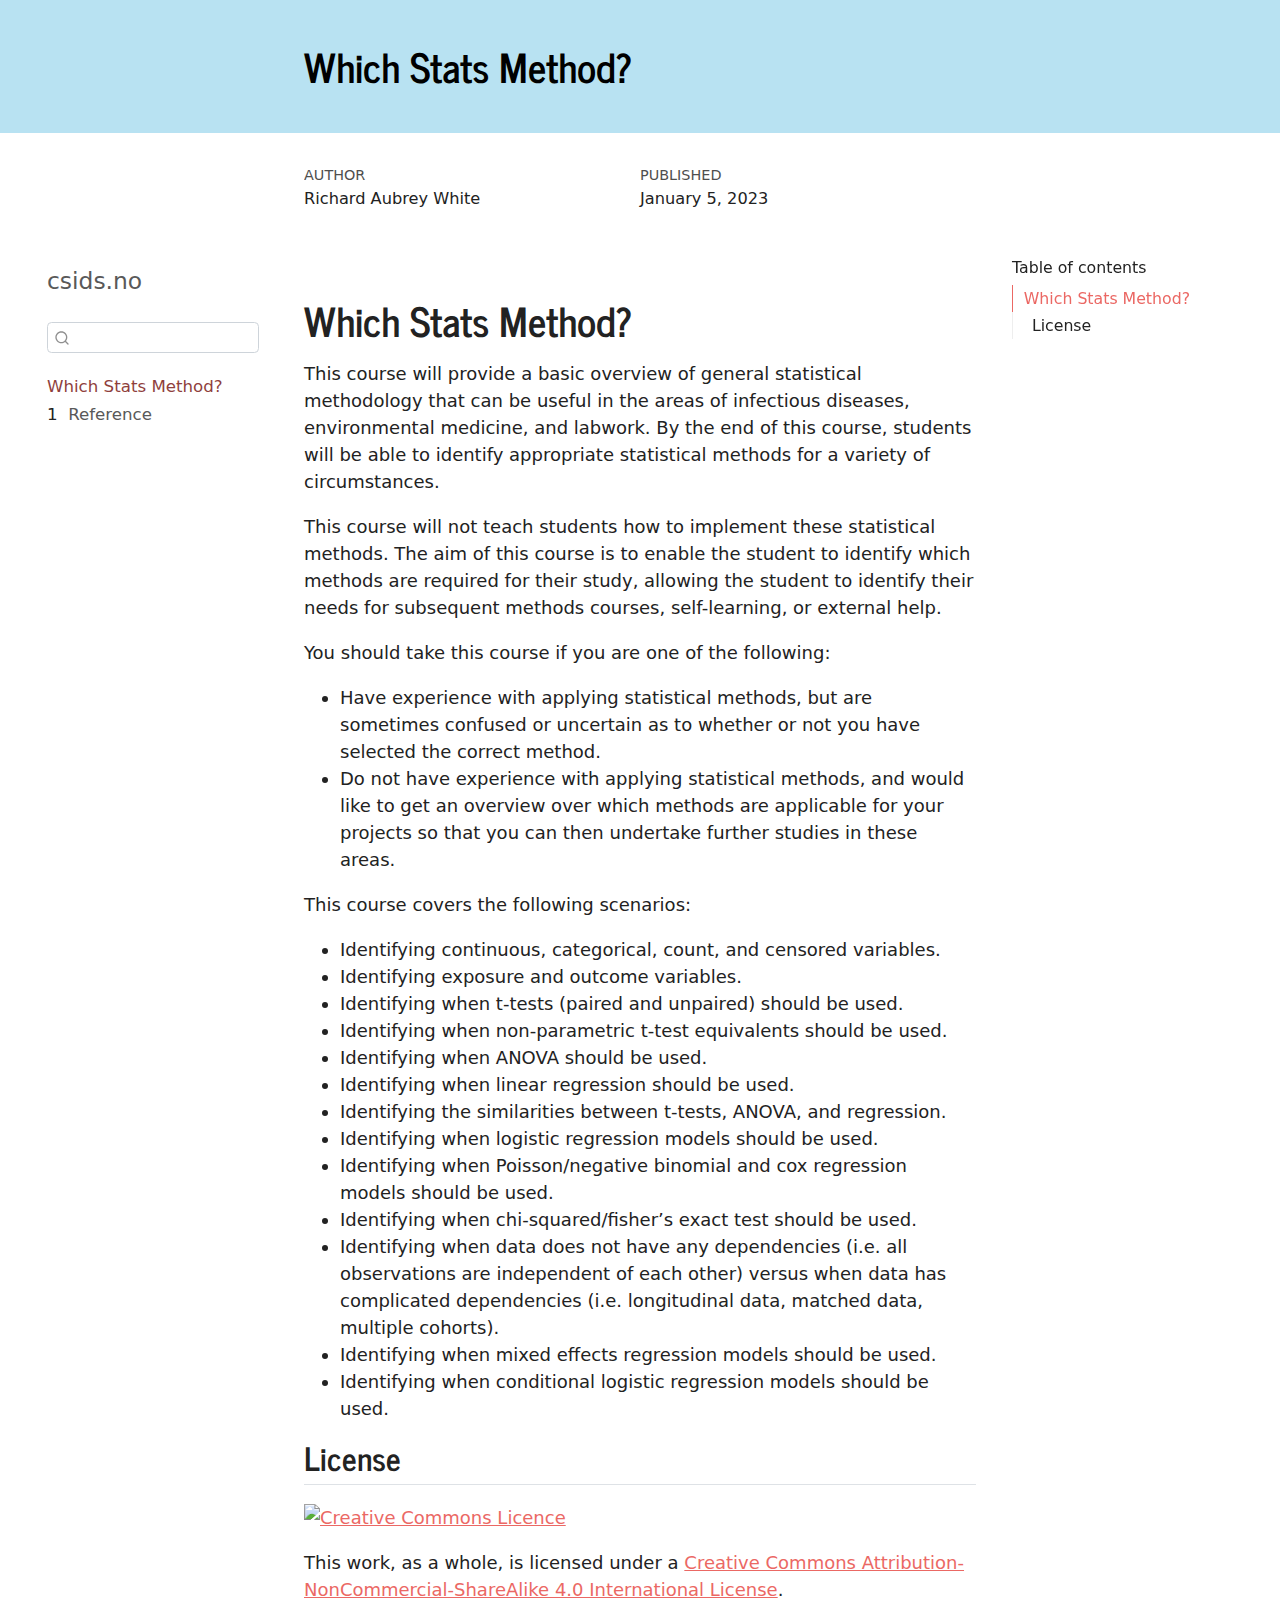
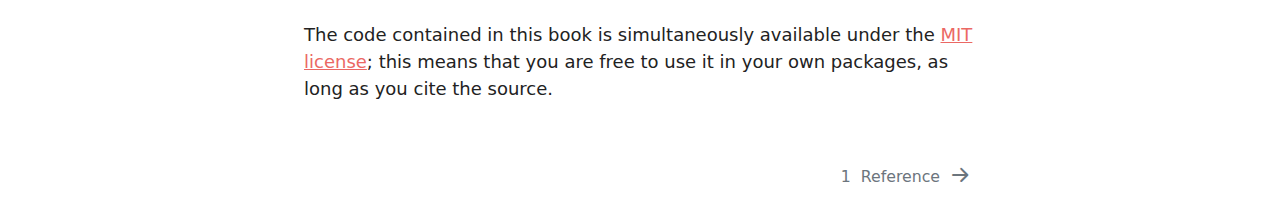
==== docs/index.html @ 948a8701 "docs commit" ====
<!DOCTYPE html>
<html xmlns="http://www.w3.org/1999/xhtml" lang="en" xml:lang="en"><head>

<meta charset="utf-8">
<meta name="generator" content="quarto-1.2.231">

<meta name="viewport" content="width=device-width, initial-scale=1.0, user-scalable=yes">

<meta name="author" content="Richard Aubrey White">
<meta name="dcterms.date" content="2023-01-05">

<title>Which Stats Method?</title>
<style>
code{white-space: pre-wrap;}
span.smallcaps{font-variant: small-caps;}
div.columns{display: flex; gap: min(4vw, 1.5em);}
div.column{flex: auto; overflow-x: auto;}
div.hanging-indent{margin-left: 1.5em; text-indent: -1.5em;}
ul.task-list{list-style: none;}
ul.task-list li input[type="checkbox"] {
  width: 0.8em;
  margin: 0 0.8em 0.2em -1.6em;
  vertical-align: middle;
}
</style>


<script src="site_libs/quarto-nav/quarto-nav.js"></script>
<script src="site_libs/quarto-nav/headroom.min.js"></script>
<script src="site_libs/clipboard/clipboard.min.js"></script>
<script src="site_libs/quarto-search/autocomplete.umd.js"></script>
<script src="site_libs/quarto-search/fuse.min.js"></script>
<script src="site_libs/quarto-search/quarto-search.js"></script>
<meta name="quarto:offset" content="./">
<link href="./qmd/100-reference.html" rel="next">
<script src="site_libs/quarto-html/quarto.js"></script>
<script src="site_libs/quarto-html/popper.min.js"></script>
<script src="site_libs/quarto-html/tippy.umd.min.js"></script>
<script src="site_libs/quarto-html/anchor.min.js"></script>
<link href="site_libs/quarto-html/tippy.css" rel="stylesheet">
<link href="site_libs/quarto-html/quarto-syntax-highlighting.css" rel="stylesheet" id="quarto-text-highlighting-styles">
<script src="site_libs/bootstrap/bootstrap.min.js"></script>
<link href="site_libs/bootstrap/bootstrap-icons.css" rel="stylesheet">
<link href="site_libs/bootstrap/bootstrap.min.css" rel="stylesheet" id="quarto-bootstrap" data-mode="light">
<script id="quarto-search-options" type="application/json">{
  "location": "sidebar",
  "copy-button": false,
  "collapse-after": 3,
  "panel-placement": "start",
  "type": "textbox",
  "limit": 20,
  "language": {
    "search-no-results-text": "No results",
    "search-matching-documents-text": "matching documents",
    "search-copy-link-title": "Copy link to search",
    "search-hide-matches-text": "Hide additional matches",
    "search-more-match-text": "more match in this document",
    "search-more-matches-text": "more matches in this document",
    "search-clear-button-title": "Clear",
    "search-detached-cancel-button-title": "Cancel",
    "search-submit-button-title": "Submit"
  }
}</script>
<style>
    .quarto-title-block .quarto-title-banner {
      color: #000000;
background: #b8e2f2;
    }
    </style>


</head>

<body class="nav-sidebar floating">

<div id="quarto-search-results"></div>
  <header id="quarto-header" class="headroom fixed-top">
  <nav class="quarto-secondary-nav" data-bs-toggle="collapse" data-bs-target="#quarto-sidebar" aria-controls="quarto-sidebar" aria-expanded="false" aria-label="Toggle sidebar navigation" onclick="if (window.quartoToggleHeadroom) { window.quartoToggleHeadroom(); }">
    <div class="container-fluid d-flex justify-content-between">
      <h1 class="quarto-secondary-nav-title">Which Stats Method?</h1>
      <button type="button" class="quarto-btn-toggle btn" aria-label="Show secondary navigation">
        <i class="bi bi-chevron-right"></i>
      </button>
    </div>
  </nav>
</header>
<!-- content -->
<header id="title-block-header" class="quarto-title-block default page-columns page-full">
  <div class="quarto-title-banner page-columns page-full">
    <div class="quarto-title column-body">
      <h1 class="title d-none d-lg-block">Which Stats Method?</h1>
                      </div>
  </div>
    
  
  <div class="quarto-title-meta">

      <div>
      <div class="quarto-title-meta-heading">Author</div>
      <div class="quarto-title-meta-contents">
               <p>Richard Aubrey White </p>
            </div>
    </div>
      
      <div>
      <div class="quarto-title-meta-heading">Published</div>
      <div class="quarto-title-meta-contents">
        <p class="date">January 5, 2023</p>
      </div>
    </div>
    
      
    </div>
    
  
  </header><div id="quarto-content" class="quarto-container page-columns page-rows-contents page-layout-article">
<!-- sidebar -->
  <nav id="quarto-sidebar" class="sidebar collapse sidebar-navigation floating overflow-auto">
    <div class="pt-lg-2 mt-2 text-left sidebar-header">
    <div class="sidebar-title mb-0 py-0">
      <a href="https://www.csids.no">csids.no</a>
    </div>
      </div>
      <div class="mt-2 flex-shrink-0 align-items-center">
        <div class="sidebar-search">
        <div id="quarto-search" class="" title="Search"></div>
        </div>
      </div>
    <div class="sidebar-menu-container"> 
    <ul class="list-unstyled mt-1">
        <li class="sidebar-item">
  <div class="sidebar-item-container"> 
  <a href="./index.html" class="sidebar-item-text sidebar-link active">Which Stats Method?</a>
  </div>
</li>
        <li class="sidebar-item">
  <div class="sidebar-item-container"> 
  <a href="./qmd/100-reference.html" class="sidebar-item-text sidebar-link"><span class="chapter-number">1</span>&nbsp; <span class="chapter-title">Reference</span></a>
  </div>
</li>
    </ul>
    </div>
</nav>
<!-- margin-sidebar -->
    <div id="quarto-margin-sidebar" class="sidebar margin-sidebar">
        <nav id="TOC" role="doc-toc" class="toc-active">
    <h2 id="toc-title">Table of contents</h2>
   
  <ul>
  <li><a href="#which-stats-method" id="toc-which-stats-method" class="nav-link active" data-scroll-target="#which-stats-method">Which Stats Method?</a>
  <ul class="collapse">
  <li><a href="#license" id="toc-license" class="nav-link" data-scroll-target="#license">License</a></li>
  </ul></li>
  </ul>
</nav>
    </div>
<!-- main -->
<main class="content quarto-banner-title-block" id="quarto-document-content">




<section id="which-stats-method" class="level1 unnumbered">
<h1 class="unnumbered">Which Stats Method?</h1>
<p>This course will provide a basic overview of general statistical methodology that can be useful in the areas of infectious diseases, environmental medicine, and labwork. By the end of this course, students will be able to identify appropriate statistical methods for a variety of circumstances.</p>
<p>This course will not teach students how to implement these statistical methods. The aim of this course is to enable the student to identify which methods are required for their study, allowing the student to identify their needs for subsequent methods courses, self-learning, or external help.</p>
<p>You should take this course if you are one of the following:</p>
<ul>
<li>Have experience with applying statistical methods, but are sometimes confused or uncertain as to whether or not you have selected the correct method.</li>
<li>Do not have experience with applying statistical methods, and would like to get an overview over which methods are applicable for your projects so that you can then undertake further studies in these areas.</li>
</ul>
<p>This course covers the following scenarios:</p>
<ul>
<li>Identifying continuous, categorical, count, and censored variables.</li>
<li>Identifying exposure and outcome variables.</li>
<li>Identifying when t-tests (paired and unpaired) should be used.</li>
<li>Identifying when non-parametric t-test equivalents should be used.</li>
<li>Identifying when ANOVA should be used.</li>
<li>Identifying when linear regression should be used.</li>
<li>Identifying the similarities between t-tests, ANOVA, and regression.</li>
<li>Identifying when logistic regression models should be used.</li>
<li>Identifying when Poisson/negative binomial and cox regression models should be used.</li>
<li>Identifying when chi-squared/fisher’s exact test should be used.</li>
<li>Identifying when data does not have any dependencies (i.e.&nbsp;all observations are independent of each other) versus when data has complicated dependencies (i.e.&nbsp;longitudinal data, matched data, multiple cohorts).</li>
<li>Identifying when mixed effects regression models should be used.</li>
<li>Identifying when conditional logistic regression models should be used.</li>
</ul>
<section id="license" class="level2 unnumbered">
<h2 class="unnumbered anchored" data-anchor-id="license">License</h2>
<p><a rel="license" href="http://creativecommons.org/licenses/by-nc-sa/4.0/"><img alt="Creative Commons Licence" style="border-width:0" src="https://i.creativecommons.org/l/by-nc-sa/4.0/88x31.png"></a></p>
<p>This work, as a whole, is licensed under a <a rel="license" href="http://creativecommons.org/licenses/by-nc-sa/4.0/">Creative Commons Attribution-NonCommercial-ShareAlike 4.0 International License</a>.</p>
<p>The code contained in this book is simultaneously available under the <a href="https://opensource.org/licenses/MIT">MIT license</a>; this means that you are free to use it in your own packages, as long as you cite the source.</p>


</section>
</section>

</main> <!-- /main -->
<script id="quarto-html-after-body" type="application/javascript">
window.document.addEventListener("DOMContentLoaded", function (event) {
  const toggleBodyColorMode = (bsSheetEl) => {
    const mode = bsSheetEl.getAttribute("data-mode");
    const bodyEl = window.document.querySelector("body");
    if (mode === "dark") {
      bodyEl.classList.add("quarto-dark");
      bodyEl.classList.remove("quarto-light");
    } else {
      bodyEl.classList.add("quarto-light");
      bodyEl.classList.remove("quarto-dark");
    }
  }
  const toggleBodyColorPrimary = () => {
    const bsSheetEl = window.document.querySelector("link#quarto-bootstrap");
    if (bsSheetEl) {
      toggleBodyColorMode(bsSheetEl);
    }
  }
  toggleBodyColorPrimary();  
  const icon = "";
  const anchorJS = new window.AnchorJS();
  anchorJS.options = {
    placement: 'right',
    icon: icon
  };
  anchorJS.add('.anchored');
  const clipboard = new window.ClipboardJS('.code-copy-button', {
    target: function(trigger) {
      return trigger.previousElementSibling;
    }
  });
  clipboard.on('success', function(e) {
    // button target
    const button = e.trigger;
    // don't keep focus
    button.blur();
    // flash "checked"
    button.classList.add('code-copy-button-checked');
    var currentTitle = button.getAttribute("title");
    button.setAttribute("title", "Copied!");
    let tooltip;
    if (window.bootstrap) {
      button.setAttribute("data-bs-toggle", "tooltip");
      button.setAttribute("data-bs-placement", "left");
      button.setAttribute("data-bs-title", "Copied!");
      tooltip = new bootstrap.Tooltip(button, 
        { trigger: "manual", 
          customClass: "code-copy-button-tooltip",
          offset: [0, -8]});
      tooltip.show();    
    }
    setTimeout(function() {
      if (tooltip) {
        tooltip.hide();
        button.removeAttribute("data-bs-title");
        button.removeAttribute("data-bs-toggle");
        button.removeAttribute("data-bs-placement");
      }
      button.setAttribute("title", currentTitle);
      button.classList.remove('code-copy-button-checked');
    }, 1000);
    // clear code selection
    e.clearSelection();
  });
  function tippyHover(el, contentFn) {
    const config = {
      allowHTML: true,
      content: contentFn,
      maxWidth: 500,
      delay: 100,
      arrow: false,
      appendTo: function(el) {
          return el.parentElement;
      },
      interactive: true,
      interactiveBorder: 10,
      theme: 'quarto',
      placement: 'bottom-start'
    };
    window.tippy(el, config); 
  }
  const noterefs = window.document.querySelectorAll('a[role="doc-noteref"]');
  for (var i=0; i<noterefs.length; i++) {
    const ref = noterefs[i];
    tippyHover(ref, function() {
      // use id or data attribute instead here
      let href = ref.getAttribute('data-footnote-href') || ref.getAttribute('href');
      try { href = new URL(href).hash; } catch {}
      const id = href.replace(/^#\/?/, "");
      const note = window.document.getElementById(id);
      return note.innerHTML;
    });
  }
  const findCites = (el) => {
    const parentEl = el.parentElement;
    if (parentEl) {
      const cites = parentEl.dataset.cites;
      if (cites) {
        return {
          el,
          cites: cites.split(' ')
        };
      } else {
        return findCites(el.parentElement)
      }
    } else {
      return undefined;
    }
  };
  var bibliorefs = window.document.querySelectorAll('a[role="doc-biblioref"]');
  for (var i=0; i<bibliorefs.length; i++) {
    const ref = bibliorefs[i];
    const citeInfo = findCites(ref);
    if (citeInfo) {
      tippyHover(citeInfo.el, function() {
        var popup = window.document.createElement('div');
        citeInfo.cites.forEach(function(cite) {
          var citeDiv = window.document.createElement('div');
          citeDiv.classList.add('hanging-indent');
          citeDiv.classList.add('csl-entry');
          var biblioDiv = window.document.getElementById('ref-' + cite);
          if (biblioDiv) {
            citeDiv.innerHTML = biblioDiv.innerHTML;
          }
          popup.appendChild(citeDiv);
        });
        return popup.innerHTML;
      });
    }
  }
});
</script>
<nav class="page-navigation">
  <div class="nav-page nav-page-previous">
  </div>
  <div class="nav-page nav-page-next">
      <a href="./qmd/100-reference.html" class="pagination-link">
        <span class="nav-page-text"><span class="chapter-number">1</span>&nbsp; <span class="chapter-title">Reference</span></span> <i class="bi bi-arrow-right-short"></i>
      </a>
  </div>
</nav>
</div> <!-- /content -->



</body></html>
---- docs/site_libs/quarto-html/tippy.css ----
.tippy-box[data-animation=fade][data-state=hidden]{opacity:0}[data-tippy-root]{max-width:calc(100vw - 10px)}.tippy-box{position:relative;background-color:#333;color:#fff;border-radius:4px;font-size:14px;line-height:1.4;white-space:normal;outline:0;transition-property:transform,visibility,opacity}.tippy-box[data-placement^=top]>.tippy-arrow{bottom:0}.tippy-box[data-placement^=top]>.tippy-arrow:before{bottom:-7px;left:0;border-width:8px 8px 0;border-top-color:initial;transform-origin:center top}.tippy-box[data-placement^=bottom]>.tippy-arrow{top:0}.tippy-box[data-placement^=bottom]>.tippy-arrow:before{top:-7px;left:0;border-width:0 8px 8px;border-bottom-color:initial;transform-origin:center bottom}.tippy-box[data-placement^=left]>.tippy-arrow{right:0}.tippy-box[data-placement^=left]>.tippy-arrow:before{border-width:8px 0 8px 8px;border-left-color:initial;right:-7px;transform-origin:center left}.tippy-box[data-placement^=right]>.tippy-arrow{left:0}.tippy-box[data-placement^=right]>.tippy-arrow:before{left:-7px;border-width:8px 8px 8px 0;border-right-color:initial;transform-origin:center right}.tippy-box[data-inertia][data-state=visible]{transition-timing-function:cubic-bezier(.54,1.5,.38,1.11)}.tippy-arrow{width:16px;height:16px;color:#333}.tippy-arrow:before{content:"";position:absolute;border-color:transparent;border-style:solid}.tippy-content{position:relative;padding:5px 9px;z-index:1}
---- docs/site_libs/quarto-html/quarto-syntax-highlighting.css ----
/* quarto syntax highlight colors */
:root {
  --quarto-hl-ot-color: #003B4F;
  --quarto-hl-at-color: #657422;
  --quarto-hl-ss-color: #20794D;
  --quarto-hl-an-color: #5E5E5E;
  --quarto-hl-fu-color: #4758AB;
  --quarto-hl-st-color: #20794D;
  --quarto-hl-cf-color: #003B4F;
  --quarto-hl-op-color: #5E5E5E;
  --quarto-hl-er-color: #AD0000;
  --quarto-hl-bn-color: #AD0000;
  --quarto-hl-al-color: #AD0000;
  --quarto-hl-va-color: #111111;
  --quarto-hl-bu-color: inherit;
  --quarto-hl-ex-color: inherit;
  --quarto-hl-pp-color: #AD0000;
  --quarto-hl-in-color: #5E5E5E;
  --quarto-hl-vs-color: #20794D;
  --quarto-hl-wa-color: #5E5E5E;
  --quarto-hl-do-color: #5E5E5E;
  --quarto-hl-im-color: #00769E;
  --quarto-hl-ch-color: #20794D;
  --quarto-hl-dt-color: #AD0000;
  --quarto-hl-fl-color: #AD0000;
  --quarto-hl-co-color: #5E5E5E;
  --quarto-hl-cv-color: #5E5E5E;
  --quarto-hl-cn-color: #8f5902;
  --quarto-hl-sc-color: #5E5E5E;
  --quarto-hl-dv-color: #AD0000;
  --quarto-hl-kw-color: #003B4F;
}

/* other quarto variables */
:root {
  --quarto-font-monospace: SFMono-Regular, Menlo, Monaco, Consolas, "Liberation Mono", "Courier New", monospace;
}

pre > code.sourceCode > span {
  color: #003B4F;
}

code span {
  color: #003B4F;
}

code.sourceCode > span {
  color: #003B4F;
}

div.sourceCode,
div.sourceCode pre.sourceCode {
  color: #003B4F;
}

code span.ot {
  color: #003B4F;
}

code span.at {
  color: #657422;
}

code span.ss {
  color: #20794D;
}

code span.an {
  color: #5E5E5E;
}

code span.fu {
  color: #4758AB;
}

code span.st {
  color: #20794D;
}

code span.cf {
  color: #003B4F;
}

code span.op {
  color: #5E5E5E;
}

code span.er {
  color: #AD0000;
}

code span.bn {
  color: #AD0000;
}

code span.al {
  color: #AD0000;
}

code span.va {
  color: #111111;
}

code span.pp {
  color: #AD0000;
}

code span.in {
  color: #5E5E5E;
}

code span.vs {
  color: #20794D;
}

code span.wa {
  color: #5E5E5E;
  font-style: italic;
}

code span.do {
  color: #5E5E5E;
  font-style: italic;
}

code span.im {
  color: #00769E;
}

code span.ch {
  color: #20794D;
}

code span.dt {
  color: #AD0000;
}

code span.fl {
  color: #AD0000;
}

code span.co {
  color: #5E5E5E;
}

code span.cv {
  color: #5E5E5E;
  font-style: italic;
}

code span.cn {
  color: #8f5902;
}

code span.sc {
  color: #5E5E5E;
}

code span.dv {
  color: #AD0000;
}

code span.kw {
  color: #003B4F;
}

.prevent-inlining {
  content: "</";
}

/*# sourceMappingURL=debc5d5d77c3f9108843748ff7464032.css.map */
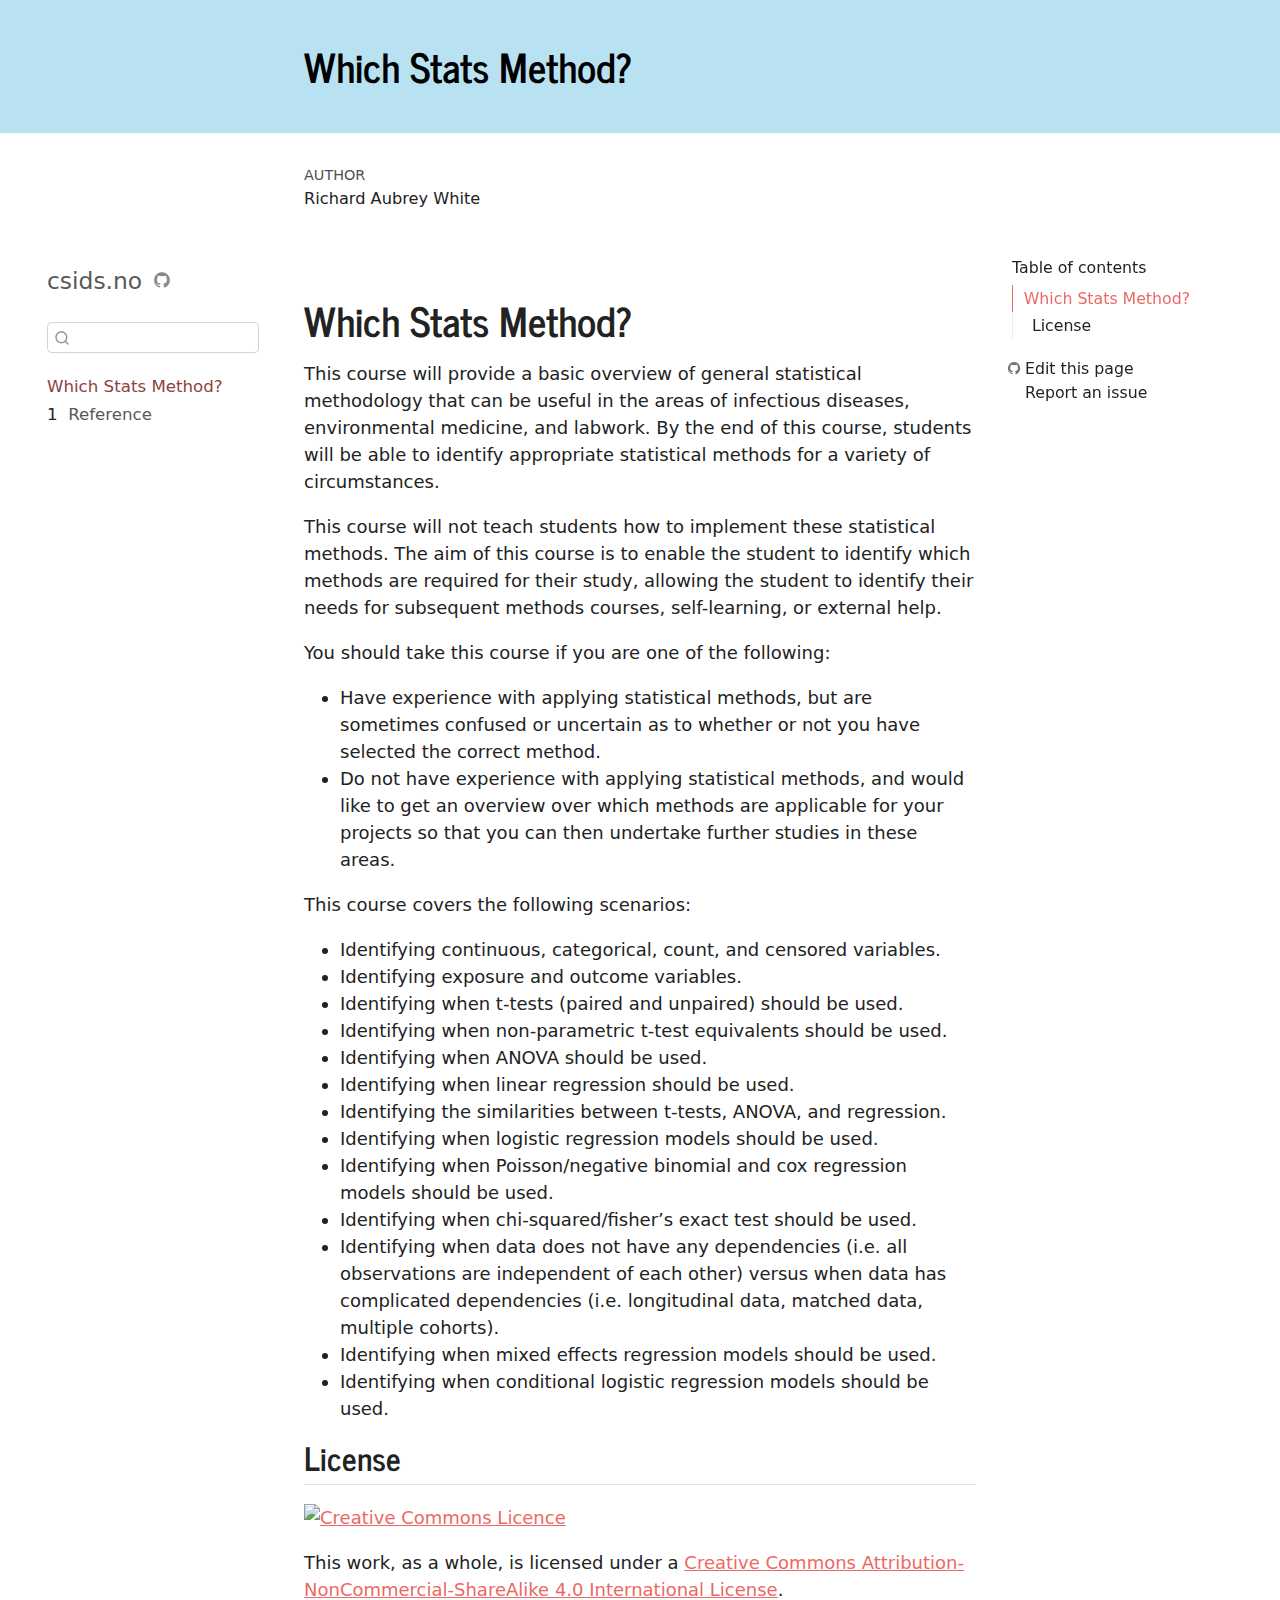
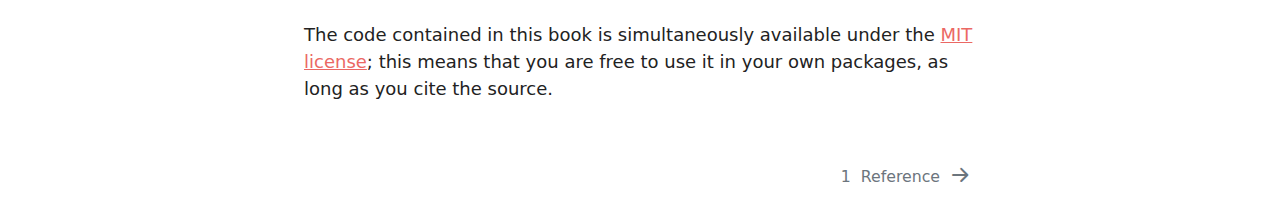
==== commit 23b629aa: "docs commit" ====
--- a/docs/index.html
+++ b/docs/index.html
@@ -7,7 +7,6 @@
 <meta name="viewport" content="width=device-width, initial-scale=1.0, user-scalable=yes">
 
 <meta name="author" content="Richard Aubrey White">
-<meta name="dcterms.date" content="2023-01-05">
 
 <title>Which Stats Method?</title>
 <style>
@@ -102,12 +101,6 @@
             </div>
     </div>
       
-      <div>
-      <div class="quarto-title-meta-heading">Published</div>
-      <div class="quarto-title-meta-contents">
-        <p class="date">January 5, 2023</p>
-      </div>
-    </div>
     
       
     </div>
@@ -119,6 +112,9 @@
     <div class="pt-lg-2 mt-2 text-left sidebar-header">
     <div class="sidebar-title mb-0 py-0">
       <a href="https://www.csids.no">csids.no</a>
+        <div class="sidebar-tools-main">
+    <a href="https://github.com/csids/which-stats-method" title="Source Code" class="sidebar-tool px-1"><i class="bi bi-github"></i></a>
+</div>
     </div>
       </div>
       <div class="mt-2 flex-shrink-0 align-items-center">
@@ -152,7 +148,7 @@
   <li><a href="#license" id="toc-license" class="nav-link" data-scroll-target="#license">License</a></li>
   </ul></li>
   </ul>
-</nav>
+<div class="toc-actions"><div><i class="bi bi-github"></i></div><div class="action-links"><p><a href="https://github.com/csids/which-stats-method/edit/main/index.qmd" class="toc-action">Edit this page</a></p><p><a href="https://github.com/csids/which-stats-method/issues/new" class="toc-action">Report an issue</a></p></div></div></nav>
     </div>
 <!-- main -->
 <main class="content quarto-banner-title-block" id="quarto-document-content">
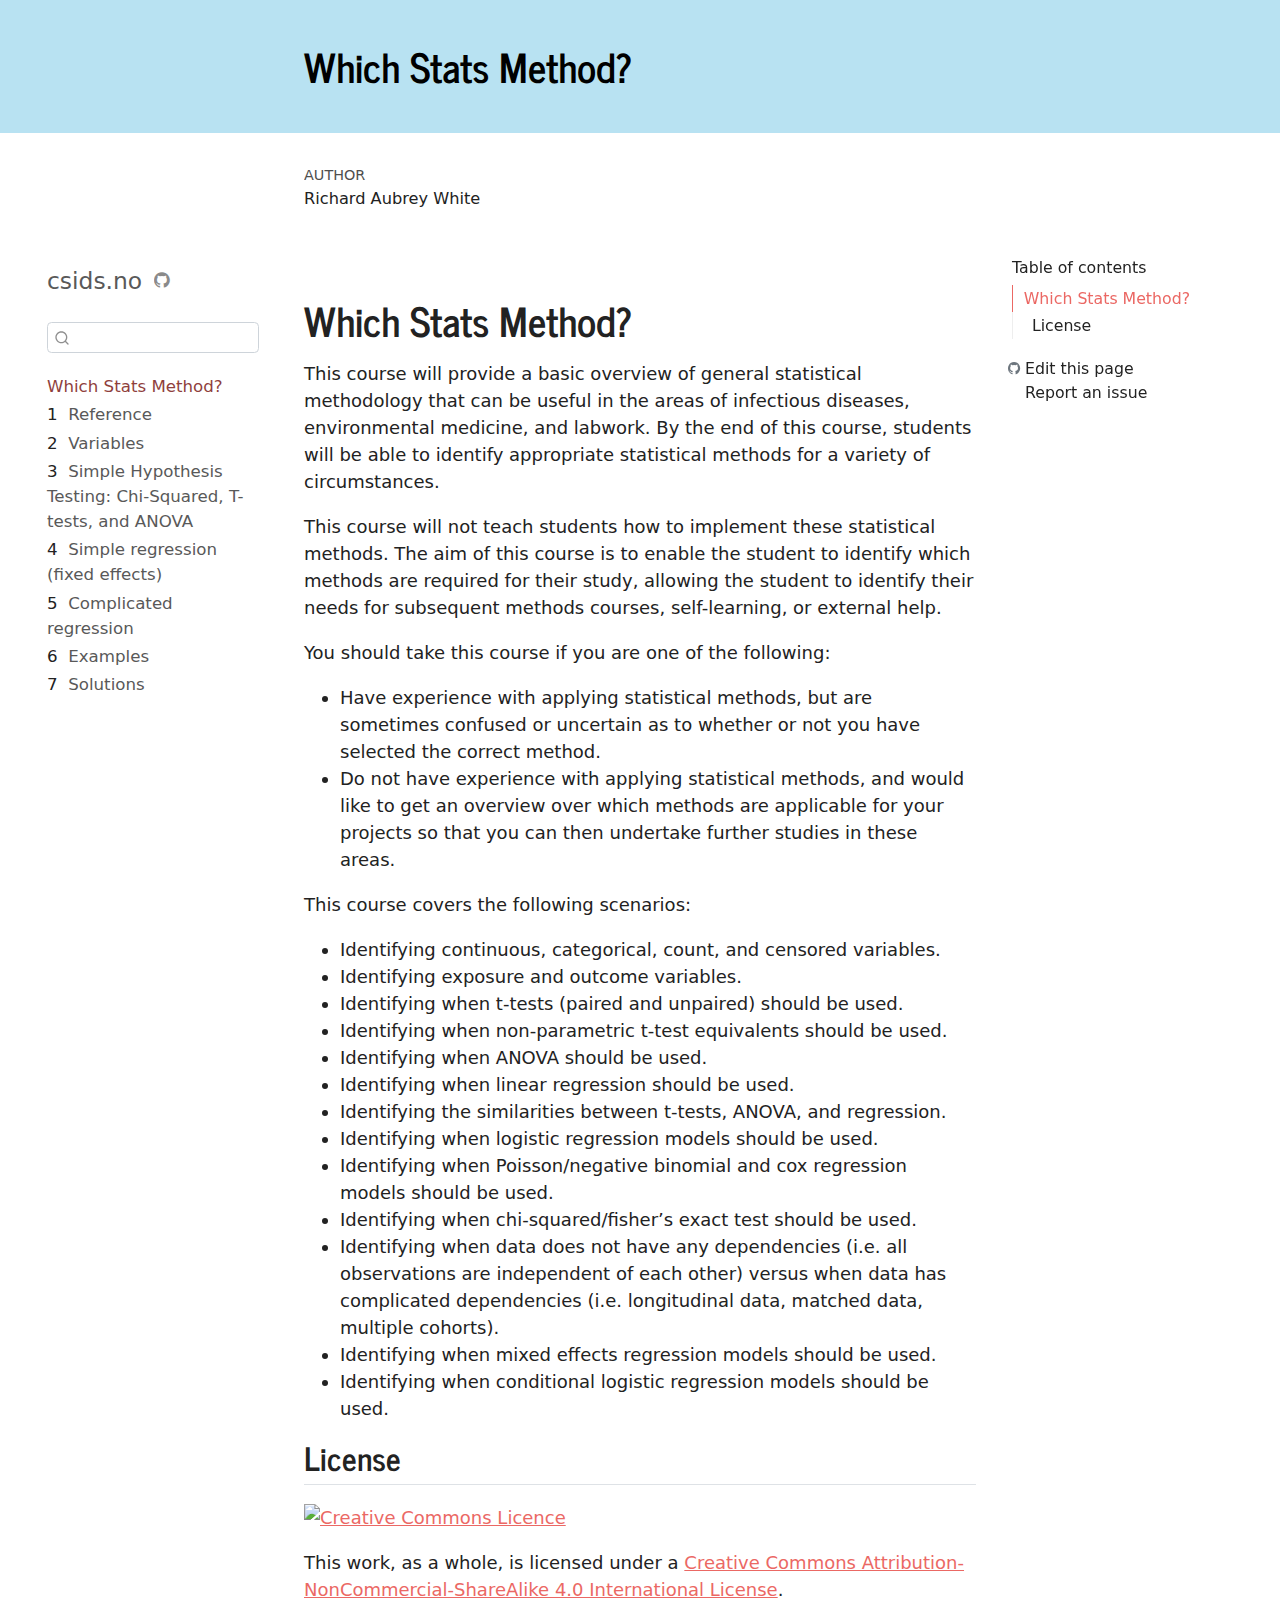
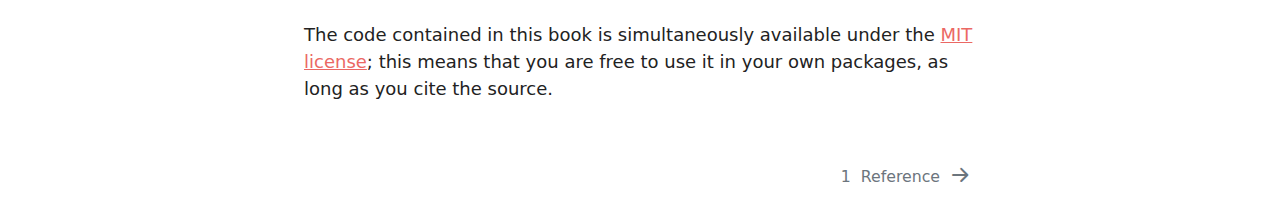
==== commit 80fa3745: "docs commit" ====
--- a/docs/index.html
+++ b/docs/index.html
@@ -134,6 +134,36 @@
   <a href="./qmd/100-reference.html" class="sidebar-item-text sidebar-link"><span class="chapter-number">1</span>&nbsp; <span class="chapter-title">Reference</span></a>
   </div>
 </li>
+        <li class="sidebar-item">
+  <div class="sidebar-item-container"> 
+  <a href="./qmd/200-variables.html" class="sidebar-item-text sidebar-link"><span class="chapter-number">2</span>&nbsp; <span class="chapter-title">Variables</span></a>
+  </div>
+</li>
+        <li class="sidebar-item">
+  <div class="sidebar-item-container"> 
+  <a href="./qmd/300-hypothesis.html" class="sidebar-item-text sidebar-link"><span class="chapter-number">3</span>&nbsp; <span class="chapter-title">Simple Hypothesis Testing: Chi-Squared, T-tests, and ANOVA</span></a>
+  </div>
+</li>
+        <li class="sidebar-item">
+  <div class="sidebar-item-container"> 
+  <a href="./qmd/400-simple-regression.html" class="sidebar-item-text sidebar-link"><span class="chapter-number">4</span>&nbsp; <span class="chapter-title">Simple regression (fixed effects)</span></a>
+  </div>
+</li>
+        <li class="sidebar-item">
+  <div class="sidebar-item-container"> 
+  <a href="./qmd/500-complicated-regression.html" class="sidebar-item-text sidebar-link"><span class="chapter-number">5</span>&nbsp; <span class="chapter-title">Complicated regression</span></a>
+  </div>
+</li>
+        <li class="sidebar-item">
+  <div class="sidebar-item-container"> 
+  <a href="./qmd/600-examples.html" class="sidebar-item-text sidebar-link"><span class="chapter-number">6</span>&nbsp; <span class="chapter-title">Examples</span></a>
+  </div>
+</li>
+        <li class="sidebar-item">
+  <div class="sidebar-item-container"> 
+  <a href="./qmd/700-solutions.html" class="sidebar-item-text sidebar-link"><span class="chapter-number">7</span>&nbsp; <span class="chapter-title">Solutions</span></a>
+  </div>
+</li>
     </ul>
     </div>
 </nav>
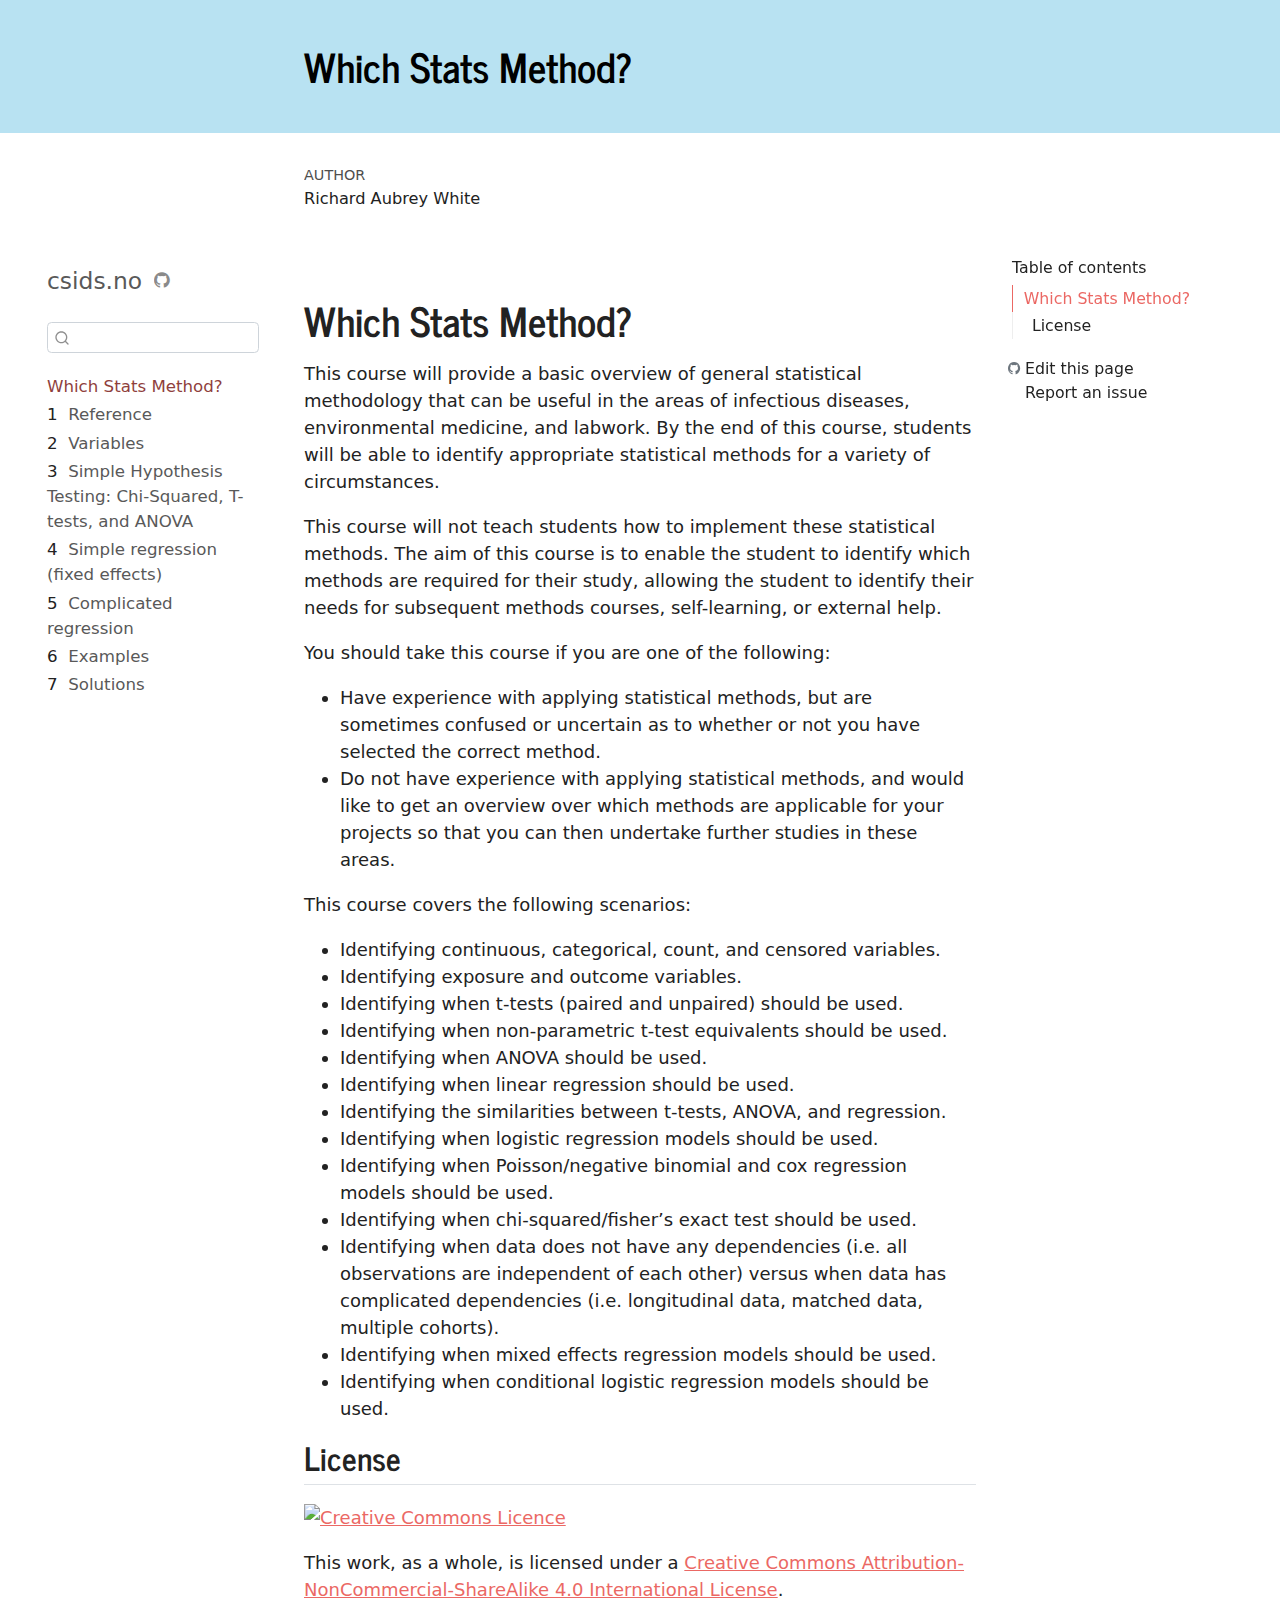
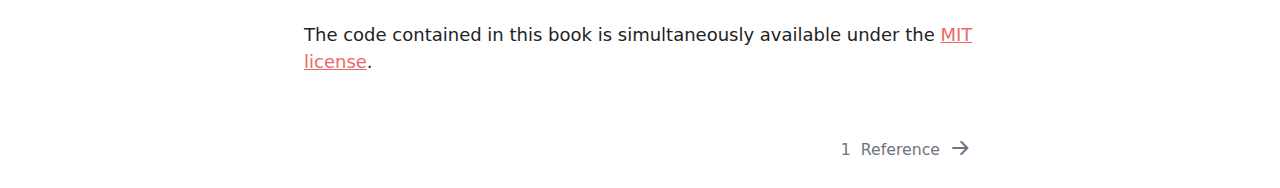
==== commit e2d71eb8: "docs commit" ====
--- a/docs/index.html
+++ b/docs/index.html
@@ -111,7 +111,7 @@
   <nav id="quarto-sidebar" class="sidebar collapse sidebar-navigation floating overflow-auto">
     <div class="pt-lg-2 mt-2 text-left sidebar-header">
     <div class="sidebar-title mb-0 py-0">
-      <a href="https://www.csids.no">csids.no</a>
+      <a href="https://www.csids.no/resources.html">csids.no</a>
         <div class="sidebar-tools-main">
     <a href="https://github.com/csids/which-stats-method" title="Source Code" class="sidebar-tool px-1"><i class="bi bi-github"></i></a>
 </div>
@@ -215,7 +215,7 @@
 <h2 class="unnumbered anchored" data-anchor-id="license">License</h2>
 <p><a rel="license" href="http://creativecommons.org/licenses/by-nc-sa/4.0/"><img alt="Creative Commons Licence" style="border-width:0" src="https://i.creativecommons.org/l/by-nc-sa/4.0/88x31.png"></a></p>
 <p>This work, as a whole, is licensed under a <a rel="license" href="http://creativecommons.org/licenses/by-nc-sa/4.0/">Creative Commons Attribution-NonCommercial-ShareAlike 4.0 International License</a>.</p>
-<p>The code contained in this book is simultaneously available under the <a href="https://opensource.org/licenses/MIT">MIT license</a>; this means that you are free to use it in your own packages, as long as you cite the source.</p>
+<p>The code contained in this book is simultaneously available under the <a href="https://opensource.org/licenses/MIT">MIT license</a>.</p>
 
 
 </section>
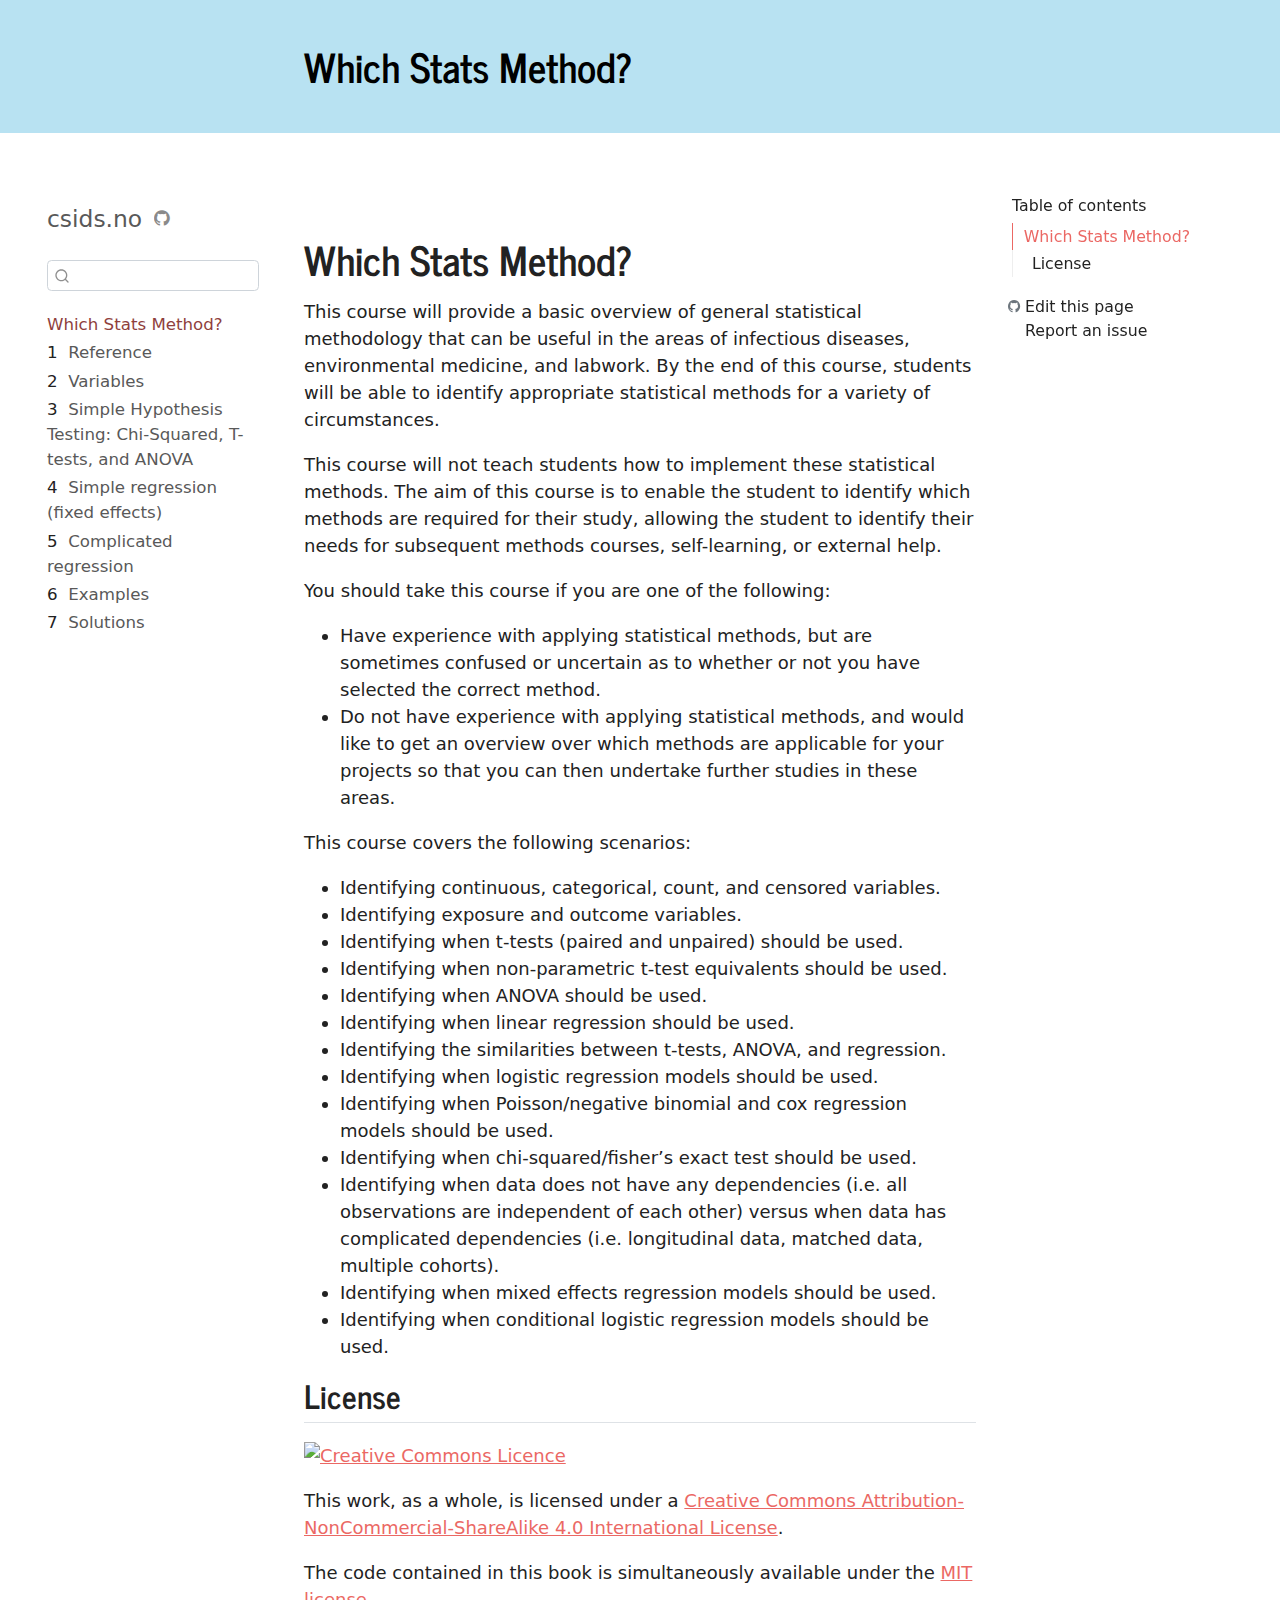
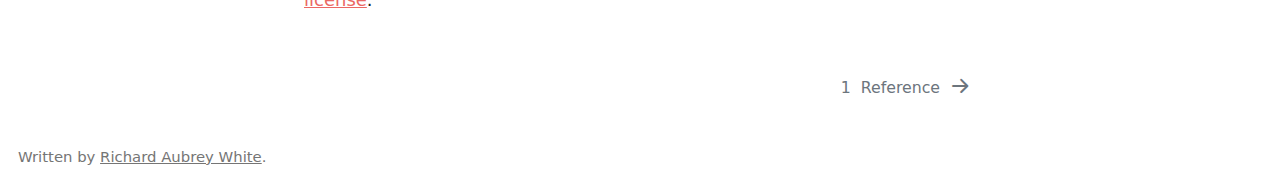
==== commit 80838e3c: "docs commit" ====
--- a/docs/index.html
+++ b/docs/index.html
@@ -6,7 +6,6 @@
 
 <meta name="viewport" content="width=device-width, initial-scale=1.0, user-scalable=yes">
 
-<meta name="author" content="Richard Aubrey White">
 
 <title>Which Stats Method?</title>
 <style>
@@ -94,12 +93,6 @@
   
   <div class="quarto-title-meta">
 
-      <div>
-      <div class="quarto-title-meta-heading">Author</div>
-      <div class="quarto-title-meta-contents">
-               <p>Richard Aubrey White </p>
-            </div>
-    </div>
       
     
       
@@ -365,6 +358,11 @@
   </div>
 </nav>
 </div> <!-- /content -->
+<footer class="footer">
+  <div class="nav-footer">
+    <div class="nav-footer-left">Written by <a href="https://www.rwhite.no">Richard Aubrey White</a>.</div>   
+  </div>
+</footer>
 
 
 
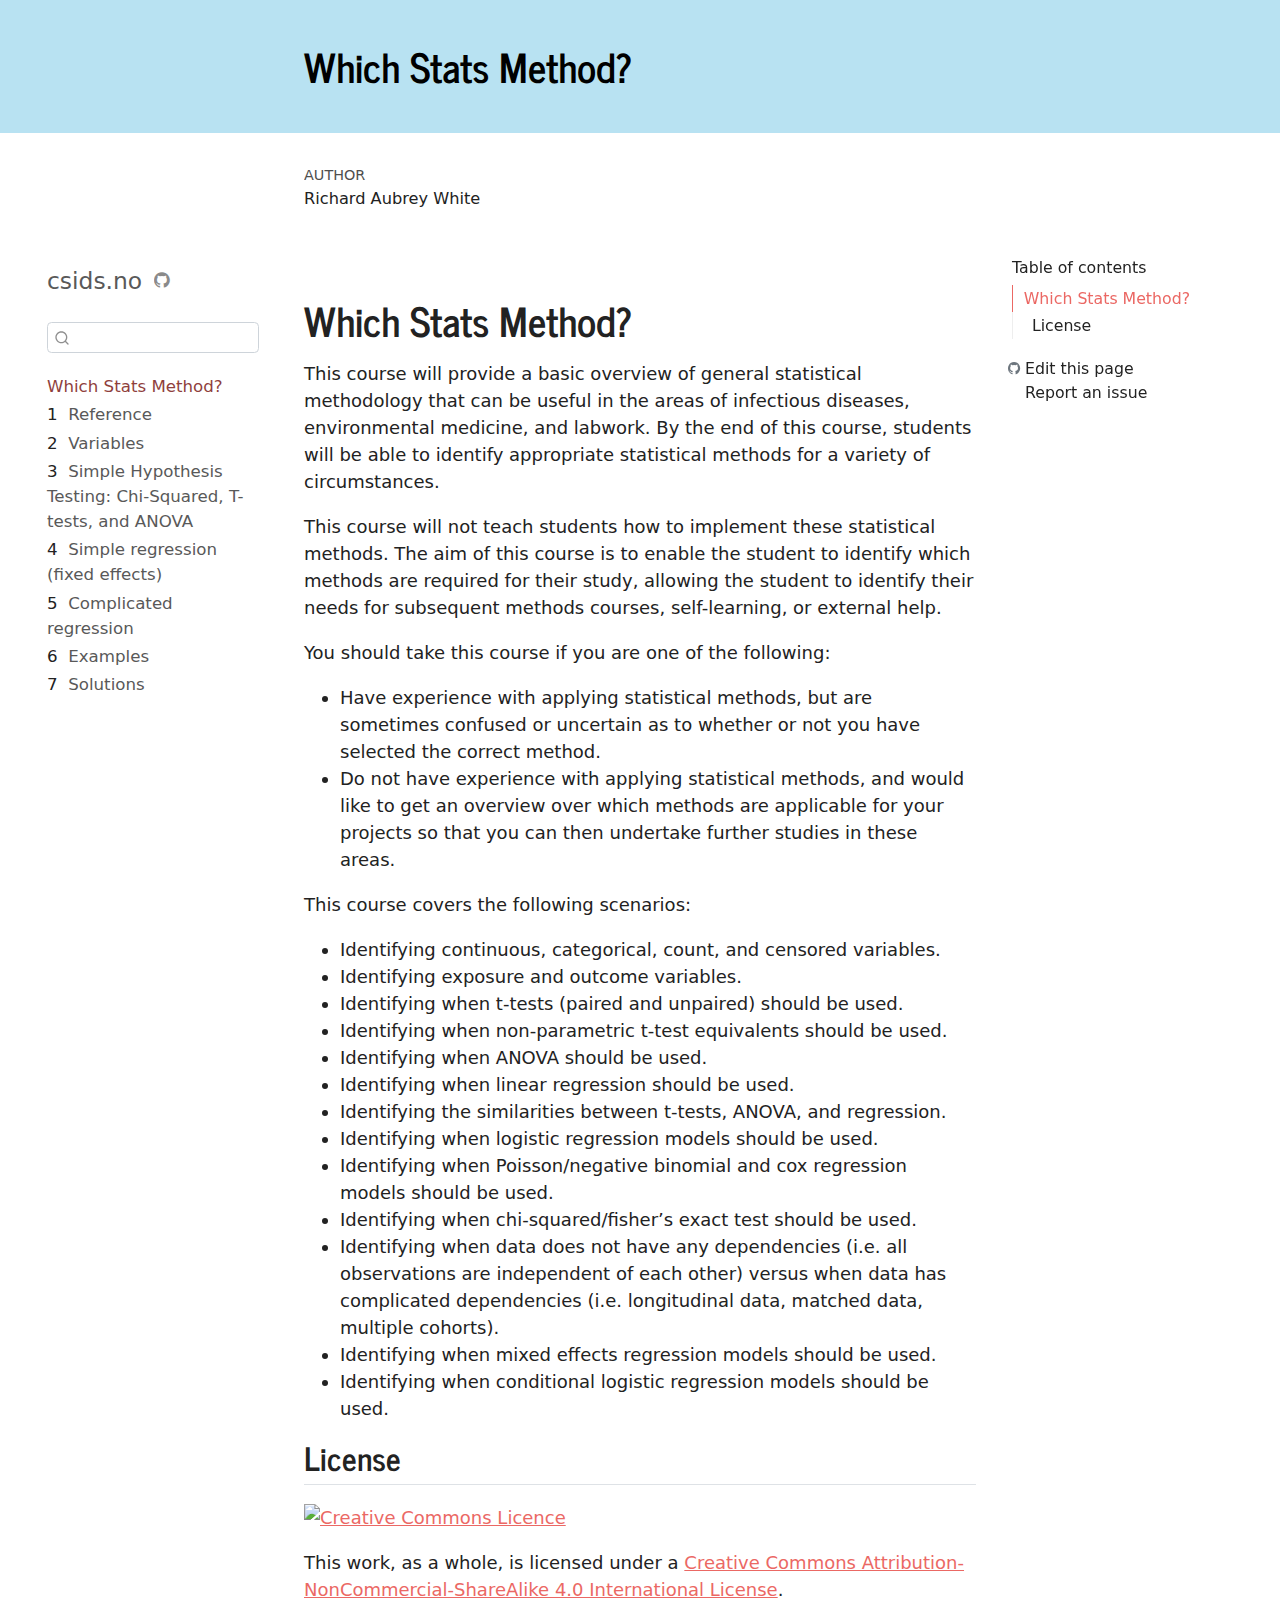
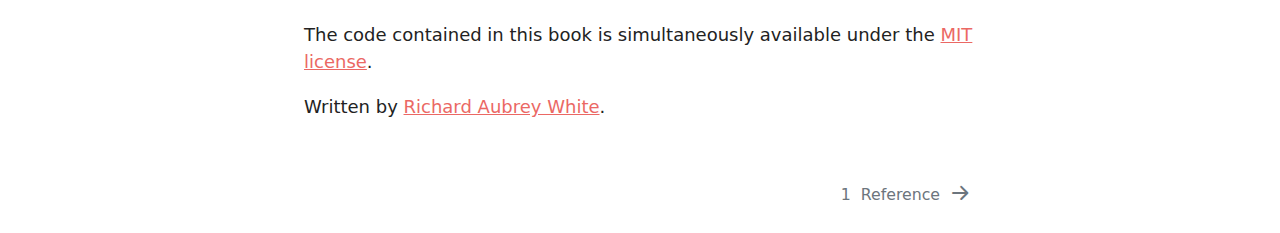
==== commit ec6d2370: "docs commit" ====
--- a/docs/index.html
+++ b/docs/index.html
@@ -6,6 +6,7 @@
 
 <meta name="viewport" content="width=device-width, initial-scale=1.0, user-scalable=yes">
 
+<meta name="author" content="Richard Aubrey White">
 
 <title>Which Stats Method?</title>
 <style>
@@ -93,6 +94,12 @@
   
   <div class="quarto-title-meta">
 
+      <div>
+      <div class="quarto-title-meta-heading">Author</div>
+      <div class="quarto-title-meta-contents">
+               <p>Richard Aubrey White </p>
+            </div>
+    </div>
       
     
       
@@ -214,7 +221,7 @@
 </section>
 </section>
 
-</main> <!-- /main -->
+<p>Written by <a href="https://www.rwhite.no">Richard Aubrey White</a>.</p></main> <!-- /main -->
 <script id="quarto-html-after-body" type="application/javascript">
 window.document.addEventListener("DOMContentLoaded", function (event) {
   const toggleBodyColorMode = (bsSheetEl) => {
@@ -358,11 +365,6 @@
   </div>
 </nav>
 </div> <!-- /content -->
-<footer class="footer">
-  <div class="nav-footer">
-    <div class="nav-footer-left">Written by <a href="https://www.rwhite.no">Richard Aubrey White</a>.</div>   
-  </div>
-</footer>
 
 
 
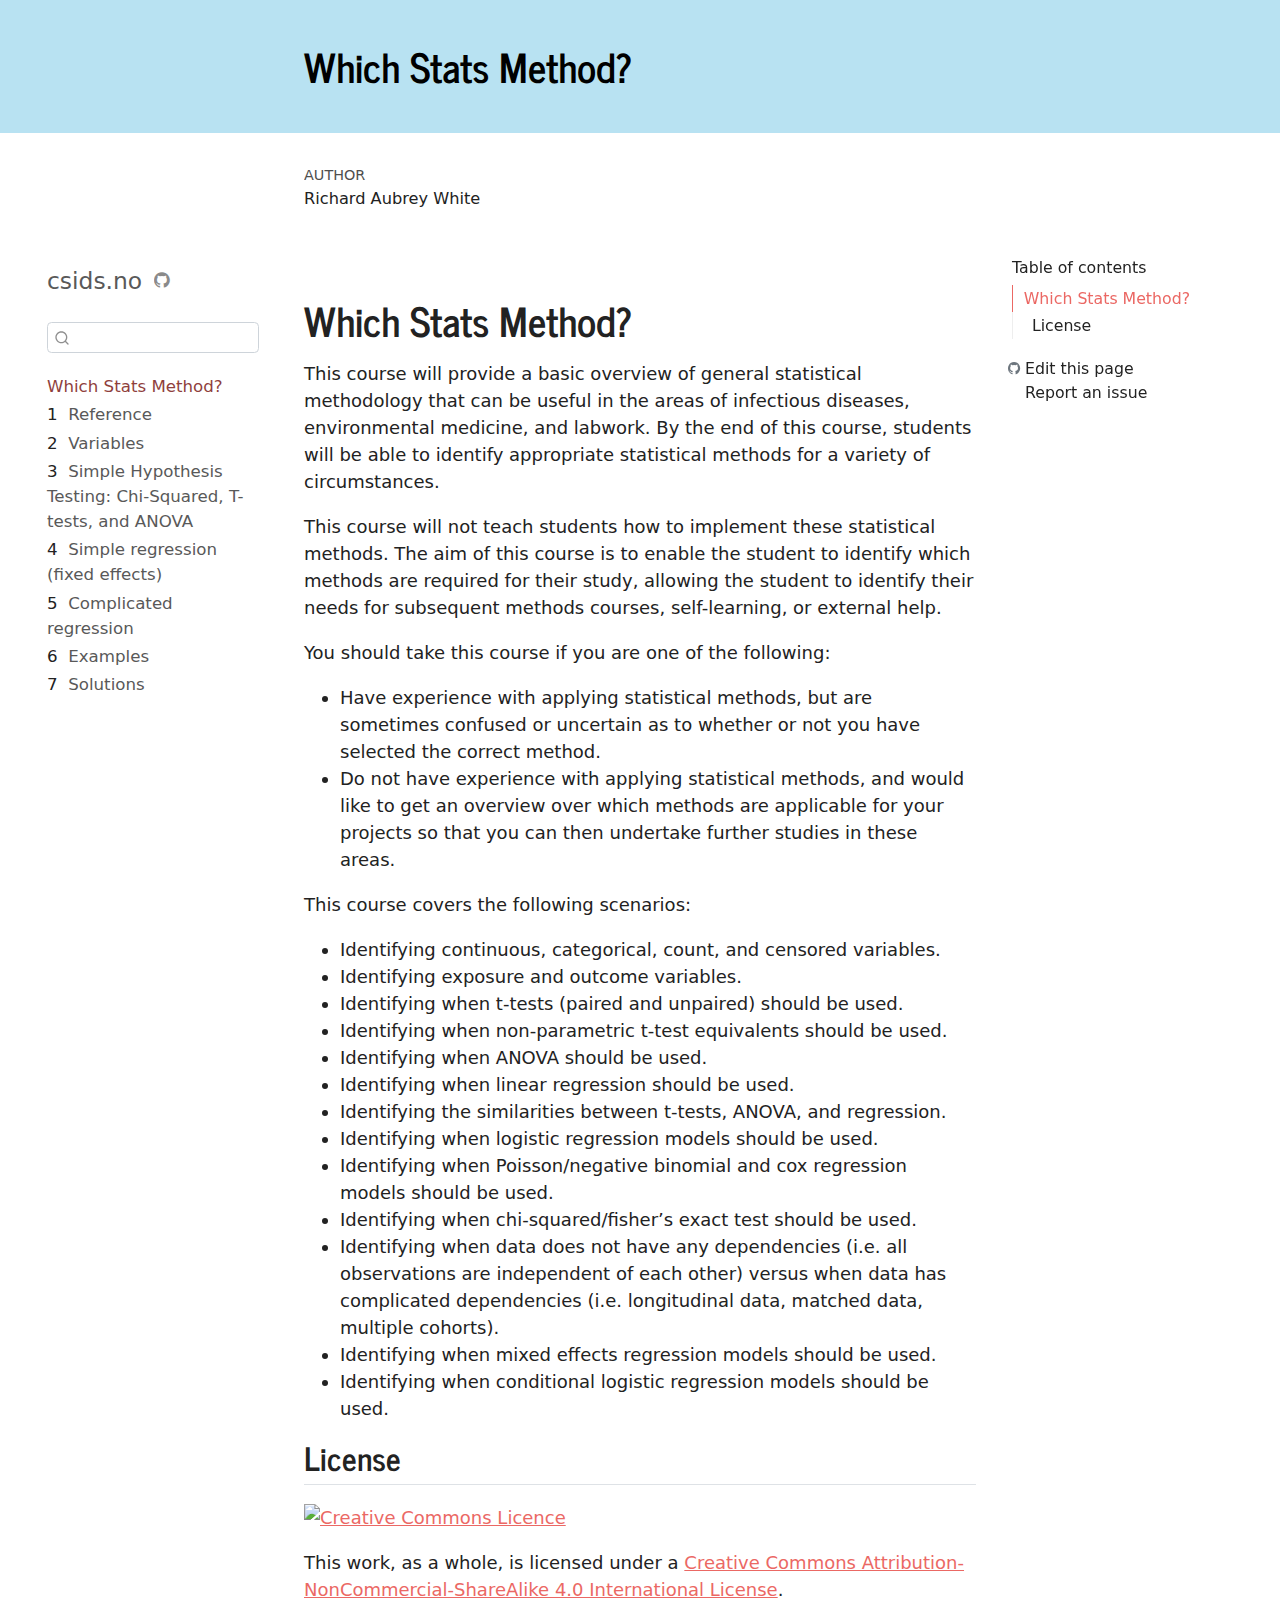
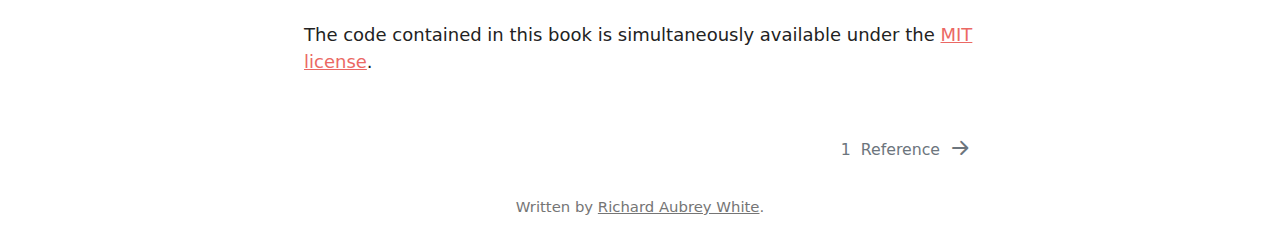
==== commit 060fdebc: "docs commit" ====
--- a/docs/index.html
+++ b/docs/index.html
@@ -221,7 +221,7 @@
 </section>
 </section>
 
-<p>Written by <a href="https://www.rwhite.no">Richard Aubrey White</a>.</p></main> <!-- /main -->
+</main> <!-- /main -->
 <script id="quarto-html-after-body" type="application/javascript">
 window.document.addEventListener("DOMContentLoaded", function (event) {
   const toggleBodyColorMode = (bsSheetEl) => {
@@ -365,6 +365,11 @@
   </div>
 </nav>
 </div> <!-- /content -->
+<footer class="footer">
+  <div class="nav-footer">
+      <div class="nav-footer-center">Written by <a href="https://www.rwhite.no">Richard Aubrey White</a>.</div>
+  </div>
+</footer>
 
 
 
